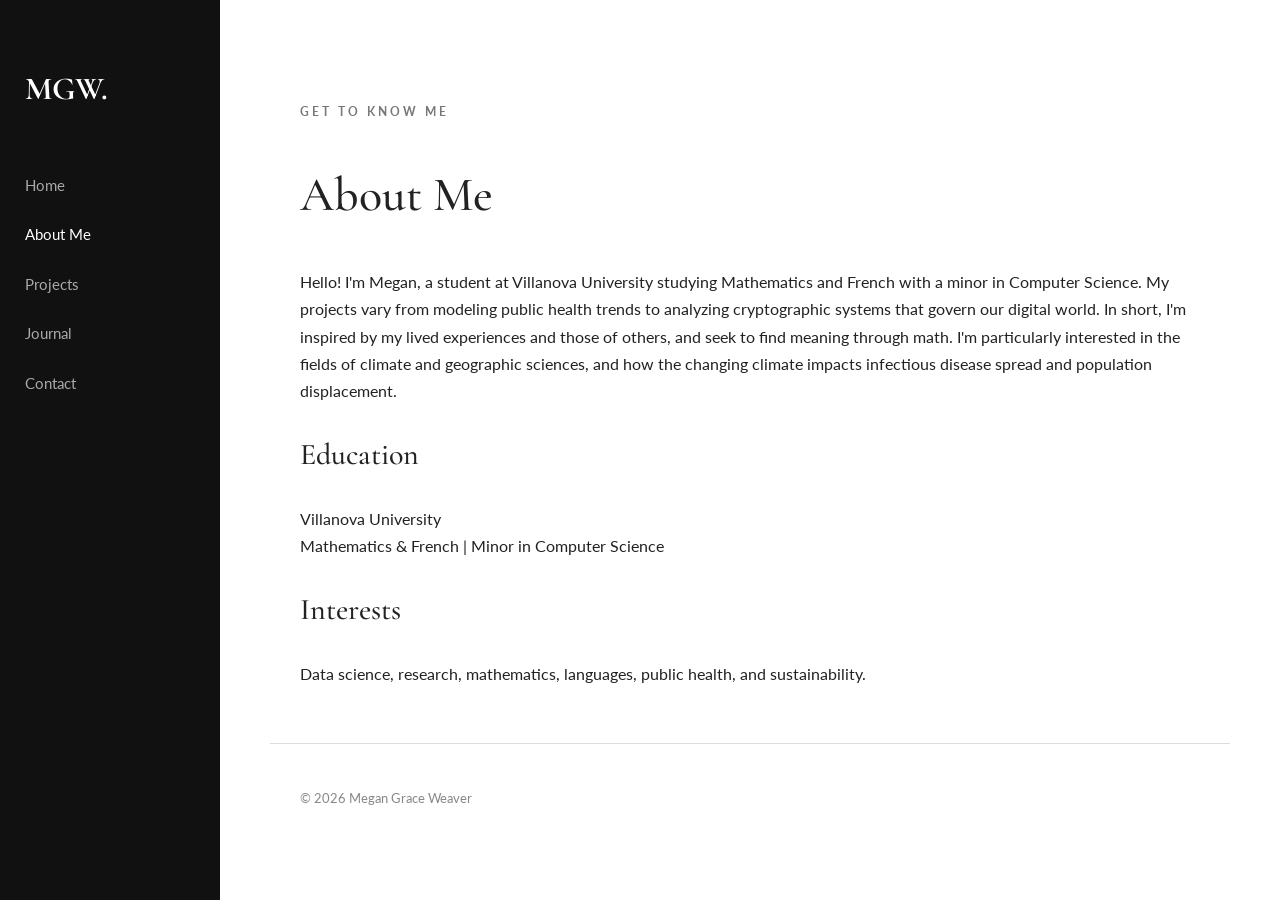
==== about.html @ 2b89194c "Add files via upload" ====
<!DOCTYPE html>
<html lang="en">

<head>
    <meta charset="UTF-8">
    <meta name="viewport" content="width=device-width, initial-scale=1.0">

    <title>About Me | Megan Grace Weaver</title>

    <link rel="stylesheet" href="style.css">

    <link rel="preconnect" href="https://fonts.googleapis.com">
    <link rel="preconnect" href="https://fonts.gstatic.com" crossorigin>
    <link href="https://fonts.googleapis.com/css2?family=Cormorant+Garamond:wght@400;500;600&family=Lato:wght@300;400;700&display=swap" rel="stylesheet">
</head>

<body>

    <nav class="sidebar">

        <h2>MGW.</h2>

        <a href="index.html">Home</a>
        <a href="about.html" class="active">About Me</a>
        <a href="projects.html">Projects</a>
        <a href="journal.html">Journal</a>
        <a href="contact.html">Contact</a>

    </nav>

    <main>

        <div class="page">

            <p class="eyebrow">GET TO KNOW ME</p>

            <h1>About Me</h1>

            <p>
                Hello! I'm Megan, a student at Villanova University
                studying Mathematics and French with a minor in
                Computer Science. My projects vary from modeling public 
                health trends to analyzing cryptographic systems that govern 
                our digital world. In short, I'm inspired by my lived 
                experiences and those of others, and seek to find meaning
                through math. I'm particularly interested in the fields of climate
                and geographic sciences, and how the changing climate impacts infectious
                disease spread and population displacement.
            </p>

            <h2>Education</h2>

            <p>
                Villanova University
                <br>
                Mathematics & French | Minor in Computer Science
            </p>

            <h2>Interests</h2>

            <p>
                Data science, research, mathematics, languages,
                public health, and sustainability.
            </p>

        </div>

        <footer>
            <p>© 2026 Megan Grace Weaver</p>
        </footer>

    </main>

</body>
</html>
---- style.css ----
/* GENERAL PAGE STYLING */

* {
    box-sizing: border-box;
}

body {
    margin: 0;
    background-color: #ffffff;
    color: #222222;
    font-family: 'Lato', sans-serif;
    line-height: 1.7;
}


/* SIDEBAR NAVIGATION */

.sidebar {
    height: 100%;
    width: 220px;
    position: fixed;
    top: 0;
    left: 0;
    background-color: #111111;
    padding: 35px 25px;
}

.sidebar h2 {
    font-family: 'Cormorant Garamond', serif;
    font-size: 32px;
    color: #ffffff;
    margin-bottom: 45px;
}

.sidebar a {
    display: block;
    color: #aaaaaa;
    text-decoration: none;
    padding: 12px 0;
    font-size: 15px;
    transition: color 0.3s;
}

.sidebar a:hover,
.sidebar a.active {
    color: #ffffff;
}


/* MAIN CONTENT */

main {
    margin-left: 220px;
    padding: 50px;
}


/* HOMEPAGE */

.home {
    display: flex;
    align-items: center;
    justify-content: space-between;
    gap: 60px;
    padding: 100px 30px;
    min-height: 600px;
}

.home-text {
    flex: 1;
    max-width: 600px;
}

.eyebrow {
    color: #777777;
    letter-spacing: 3px;
    font-size: 12px;
    font-weight: bold;
}

.home h1 {
    font-family: 'Cormorant Garamond', serif;
    font-size: 55px;
    font-weight: 500;
    margin: 10px 0;
}

.home h2 {
    font-family: 'Cormorant Garamond', serif;
    font-size: 28px;
    font-weight: normal;
    color: #777777;
}


/* HOMEPAGE PORTRAIT */

.home-image {
    width: 350px;
    flex-shrink: 0;
}

.home-image img {
    display: block;
    width: 100%;
    height: 450px;
    object-fit: cover;
    filter: grayscale(100%);
}


/* BUTTON */

.button {
    display: inline-block;
    background-color: #222222;
    color: white;
    padding: 10px 22px;
    text-decoration: none;
    margin-top: 15px;
}

.button:hover {
    background-color: #555555;
    color: white;
    text-decoration: none;
}


/* OTHER PAGES */

.page {
    padding: 40px 30px;
    max-width: 1000px;
}

.page h1 {
    font-family: 'Cormorant Garamond', serif;
    font-size: 48px;
    font-weight: 500;
}

.page h2 {
    font-family: 'Cormorant Garamond', serif;
    font-size: 30px;
    font-weight: 500;
}


/* PROJECTS */

.project-grid {
    display: grid;
    grid-template-columns: repeat(2, 1fr);
    gap: 25px;
    margin-top: 30px;
}

.project {
    background-color: #f5f5f5;
    padding: 25px;
    border-bottom: 2px solid #222222;
}

.project h3 {
    font-family: 'Cormorant Garamond', serif;
    font-size: 24px;
}


/* FOOTER */

footer {
    padding: 30px;
    color: #888888;
    font-size: 13px;
    border-top: 1px solid #dddddd;
}


/* MOBILE / SMALL SCREENS */

@media screen and (max-width: 768px) {

    .sidebar {
        width: 100%;
        height: auto;
        position: relative;
        padding: 15px;
    }

    .sidebar h2 {
        margin-bottom: 10px;
    }

    .sidebar a {
        display: inline-block;
        padding: 8px;
    }

    main {
        margin-left: 0;
        padding: 15px;
    }

    .home {
        flex-direction: column;
        align-items: flex-start;
        padding: 60px 15px;
    }

    .home h1 {
        font-size: 45px;
    }

    .home-image {
        width: 100%;
        max-width: 200px;
    }

    .project-grid {
        grid-template-columns: 1fr;
    }
}
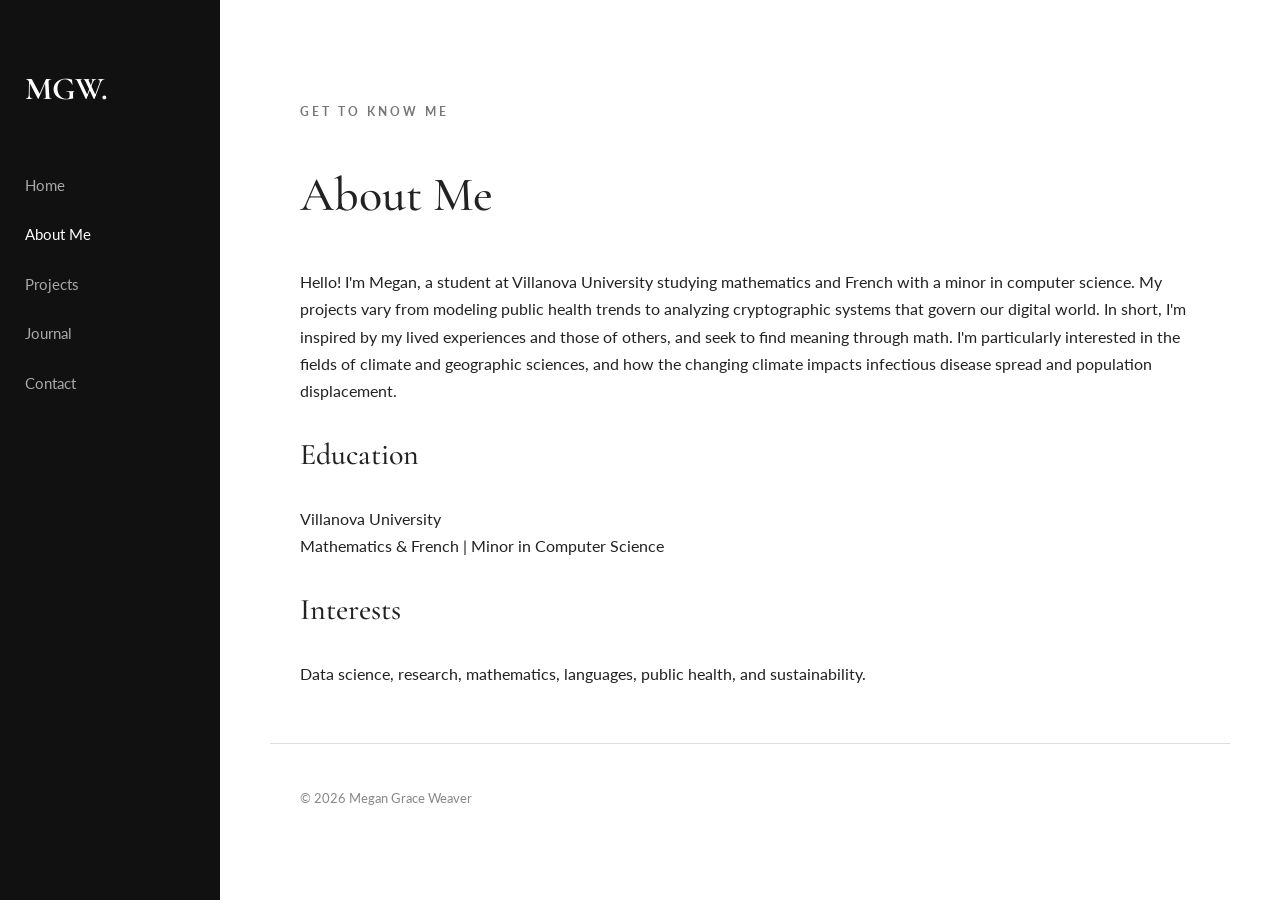
==== commit 32beca9a: "Update about.html" ====
--- a/about.html
+++ b/about.html
@@ -39,8 +39,8 @@
 
             <p>
                 Hello! I'm Megan, a student at Villanova University
-                studying Mathematics and French with a minor in
-                Computer Science. My projects vary from modeling public 
+                studying mathematics and French with a minor in
+                computer science. My projects vary from modeling public 
                 health trends to analyzing cryptographic systems that govern 
                 our digital world. In short, I'm inspired by my lived 
                 experiences and those of others, and seek to find meaning
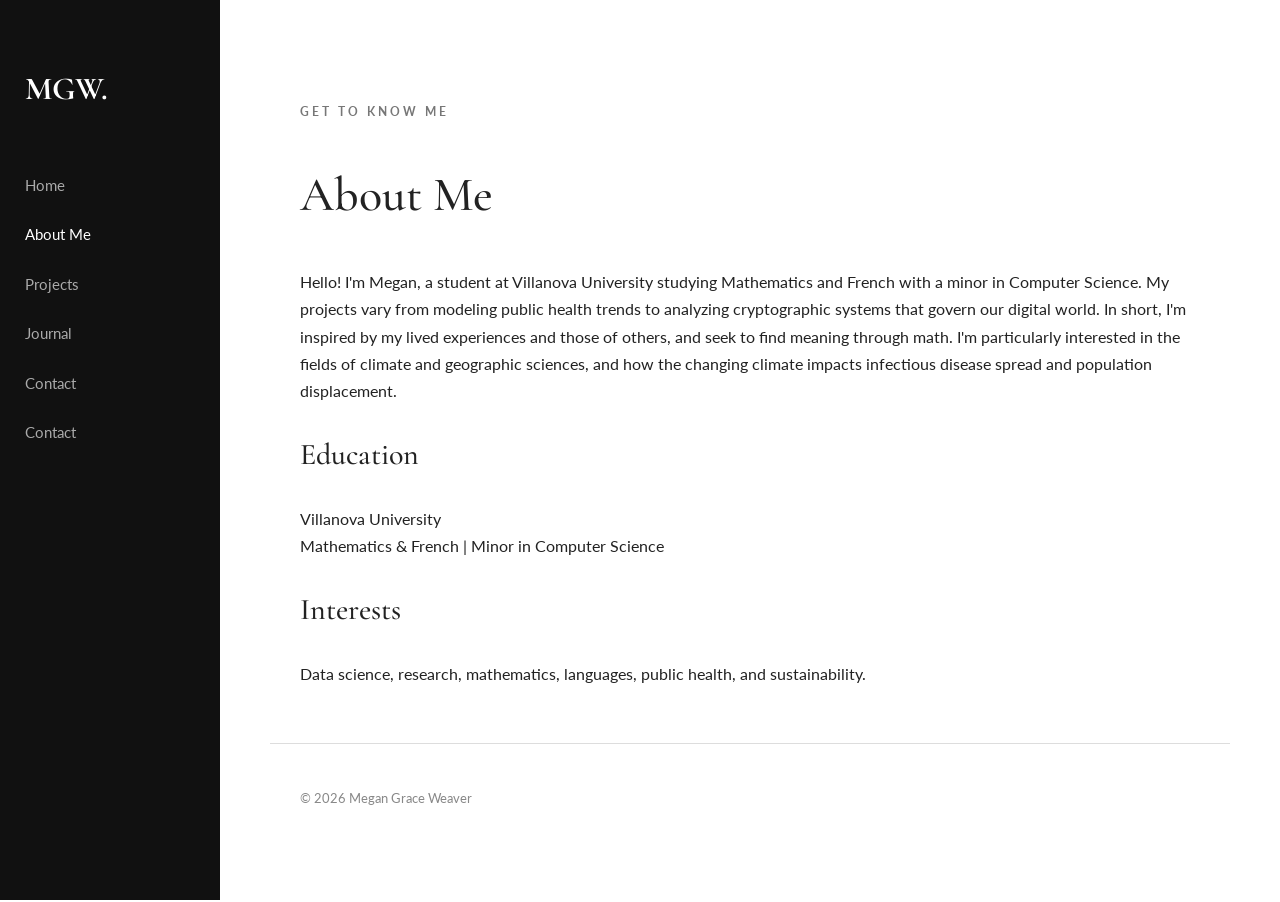
==== commit db9a3463: "Update about.html" ====
--- a/about.html
+++ b/about.html
@@ -26,6 +26,7 @@
         <a href="projects.html">Projects</a>
         <a href="journal.html">Journal</a>
         <a href="contact.html">Contact</a>
+        <a href="journal1.html">Contact</a>
 
     </nav>
 
@@ -39,8 +40,8 @@
 
             <p>
                 Hello! I'm Megan, a student at Villanova University
-                studying mathematics and French with a minor in
-                computer science. My projects vary from modeling public 
+                studying Mathematics and French with a minor in
+                Computer Science. My projects vary from modeling public 
                 health trends to analyzing cryptographic systems that govern 
                 our digital world. In short, I'm inspired by my lived 
                 experiences and those of others, and seek to find meaning
@@ -74,3 +75,4 @@
 
 </body>
 </html>
+
--- a/style.css
+++ b/style.css
@@ -223,3 +223,34 @@
         grid-template-columns: 1fr;
     }
 }
+
+.pdf-container {
+    width: 75%;
+    height: 400px;
+    margin-top: 25px;
+    margin-bottom: 50px;
+    border: 1px solid #ddd;
+}
+
+.pdf-container iframe {
+    width: 100%;
+    height: 100%;
+    border: none;
+}
+
+.pdf-link {
+    display: inline-block;
+    margin-top: 15px;
+    color: #222;
+    text-decoration: none;
+    font-size: 16px;
+    letter-spacing: 1px;
+    border-bottom: 1px solid #222;
+    padding-bottom: 4px;
+    transition: color 0.3s ease;
+}
+
+.pdf-link:hover {
+    color: #888;
+    border-color: #888;
+}
